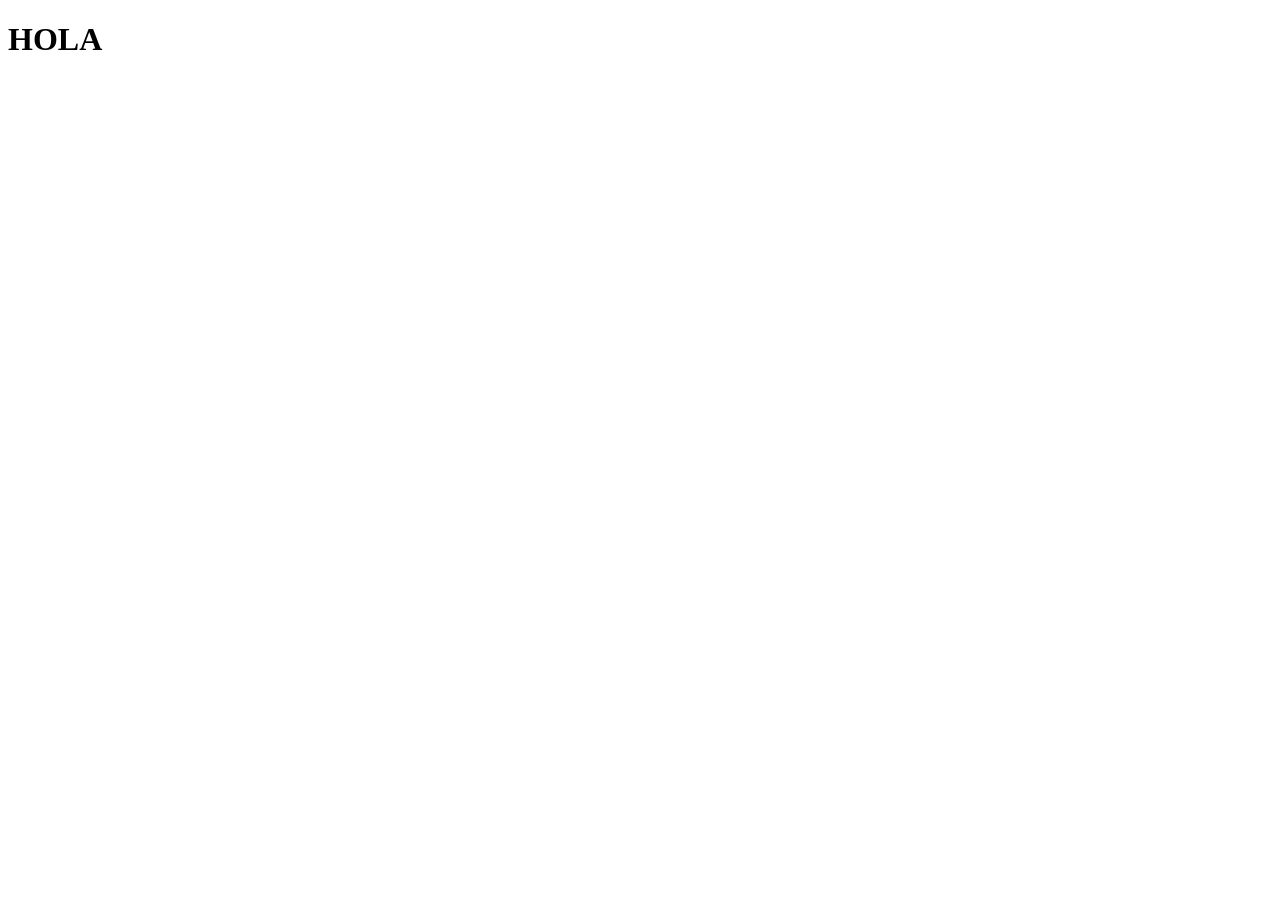
==== index.html @ 5842fae7 "second-commit" ====
<!DOCTYPE html>
<html lang="en">
<head>
    <meta charset="UTF-8">
    <meta name="viewport" content="width=device-width, initial-scale=1.0">
    <title>Document</title>
</head>
<body>
    <h1>HOLA</h1>
    
</body>
</html>
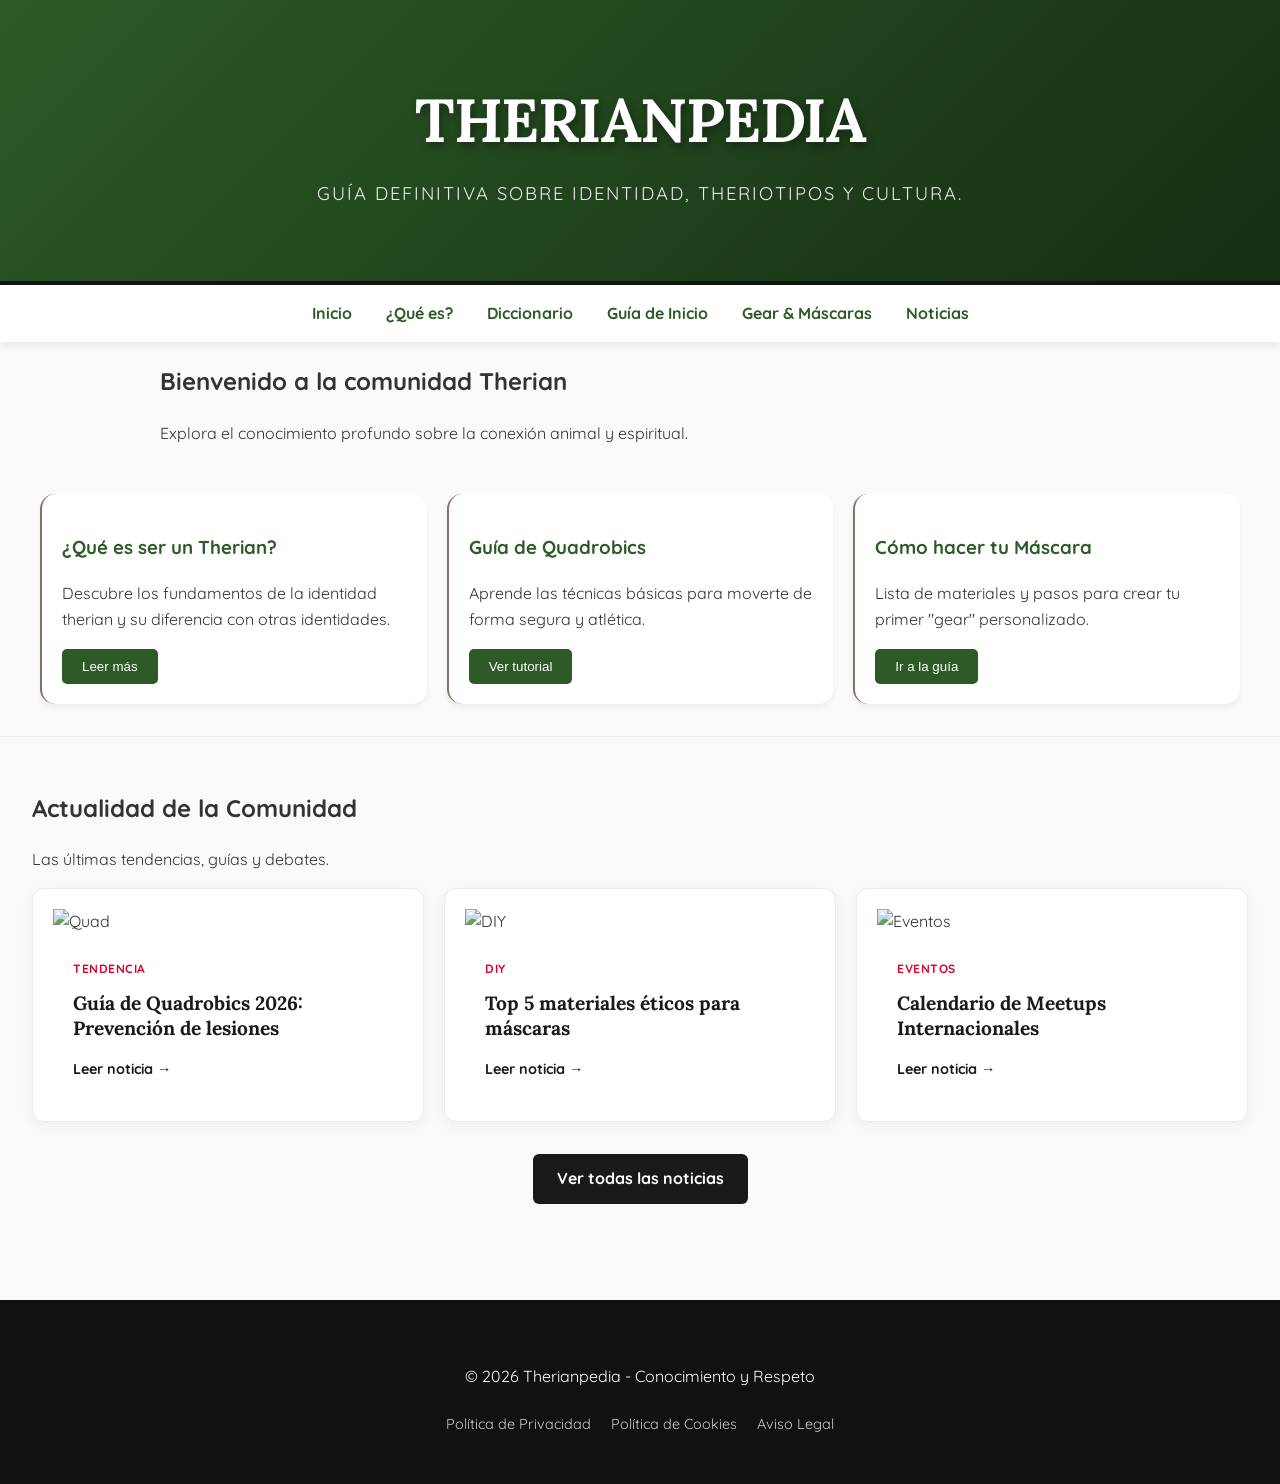
==== commit 4ee6d3c9: "hecho" ====
--- a/index.html
+++ b/index.html
@@ -1,12 +1,105 @@
 <!DOCTYPE html>
-<html lang="en">
+<html lang="es">
 <head>
+    <script async src="https://pagead2.googlesyndication.com/pagead/js/adsbygoogle.js?client=ca-pub-7533309416968239" crossorigin="anonymous"></script>
     <meta charset="UTF-8">
     <meta name="viewport" content="width=device-width, initial-scale=1.0">
-    <title>Document</title>
+    <title>Therianpedia | La Enciclopedia de la Identidad Therian</title>
+    <link rel="stylesheet" href="styles.css">
+    <link href="https://fonts.googleapis.com/css2?family=Quicksand:wght@400;700&family=Lora:ital@1&display=swap" rel="stylesheet">
 </head>
 <body>
-    <h1>HOLA</h1>
-    
+
+<header>
+    <h1>THERIANPEDIA</h1>
+    <p>Guía definitiva sobre identidad, theriotipos y cultura.</p>
+</header>
+
+<nav>
+    <a href="index.html">Inicio</a>
+    <a href="que-es.html">¿Qué es?</a>
+    <a href="diccionario.html">Diccionario</a>
+    <a href="guia.html">Guía de Inicio</a>
+    <a href="gear.html">Gear & Máscaras</a>
+    <a href="noticias.html">Noticias</a>
+</nav>
+
+<main>
+    <section id="hero">
+        <div class="card-destacada">
+            <h2>Bienvenido a la comunidad Therian</h2>
+            <p>Explora el conocimiento profundo sobre la conexión animal y espiritual.</p>
+        </div>
+    </section>
+
+    <div class="grid-articulos">
+        <article>
+            <h3>¿Qué es ser un Therian?</h3>
+            <p>Descubre los fundamentos de la identidad therian y su diferencia con otras identidades.</p>
+            <button class="b-index"><a href="que-es.html" class="a-index">Leer más</a></button>
+        </article>
+
+        <article>
+            <h3>Guía de Quadrobics</h3>
+            <p>Aprende las técnicas básicas para moverte de forma segura y atlética.</p>
+            <button class="b-index"><a href="guia.html" class="a-index">Ver tutorial</a> </button>
+        </article>
+
+        <article>
+            <h3>Cómo hacer tu Máscara</h3>
+            <p>Lista de materiales y pasos para crear tu primer "gear" personalizado.</p>
+            <button class="b-index"><a href="gear.html" class="a-index">Ir a la guía</a></button>
+        </article>
+    </div>
+    <section class="preview-noticias">
+            <div class="seccion-header">
+                <h2>Actualidad de la Comunidad</h2>
+                <p>Las últimas tendencias, guías y debates.</p>
+            </div>
+            <div class="mini-grid-noticias">
+                <article class="mini-card-noticia">
+                    <img src="https://images.unsplash.com/photo-1516280440614-37939bbacd81?auto=format&fit=crop&w=400" alt="Quad">
+                    <div class="mini-card-info">
+                        <span class="mini-tag">Tendencia</span>
+                        <h4>Guía de Quadrobics 2026: Prevención de lesiones</h4>
+                        <a href="noticias.html" class="link-leer">Leer noticia →</a>
+                    </div>
+                </article>
+                <article class="mini-card-noticia">
+                    <img src="https://images.unsplash.com/photo-1549490349-8643362247b5?auto=format&fit=crop&w=400" alt="DIY">
+                    <div class="mini-card-info">
+                        <span class="mini-tag">DIY</span>
+                        <h4>Top 5 materiales éticos para máscaras</h4>
+                        <a href="noticias.html" class="link-leer">Leer noticia →</a>
+                    </div>
+                </article>
+                <article class="mini-card-noticia">
+                    <img src="https://images.unsplash.com/photo-1464822759023-fed622ff2c3b?auto=format&fit=crop&w=400" alt="Eventos">
+                    <div class="mini-card-info">
+                        <span class="mini-tag">Eventos</span>
+                        <h4>Calendario de Meetups Internacionales</h4>
+                        <a href="noticias.html" class="link-leer">Leer noticia →</a>
+                    </div>
+                </article>
+            </div>
+            <div class="boton-centrado">
+                <a href="noticias.html" class="btn-primario">Ver todas las noticias</a>
+            </div>
+        </section>
+
+        
+</main>
+
+<footer class="footer-main">
+    <div class="footer-content">
+        <p>&copy; 2026 Therianpedia - Conocimiento y Respeto</p>
+        <div class="footer-links">
+            <a href="privacidad.html">Política de Privacidad</a>
+            <a href="cookies.html">Política de Cookies</a>
+            <a href="aviso-legal.html">Aviso Legal</a>
+        </div>
+    </div>
+</footer>
+
 </body>
 </html>
--- a/styles.css
+++ b/styles.css
@@ -0,0 +1,961 @@
+/* ==========================================================================
+   1. VARIABLES Y ESTILOS GLOBALES
+   ========================================================================== */
+:root {
+    --verde-bosque: #2d5a27;
+    --tierra: #8d6e63;
+    --fondo: #f9fbf9;
+    --texto: #333;
+}
+
+body {
+    font-family: 'Quicksand', sans-serif;
+    background-color: var(--fondo);
+    color: var(--texto);
+    margin: 0;
+    line-height: 1.6;
+}
+
+button {
+    background: var(--verde-bosque);
+    color: white;
+    border: none;
+    padding: 10px 20px;
+    border-radius: 5px;
+    cursor: pointer;
+}
+
+/* ==========================================================================
+   2. HEADER Y NAVEGACIÓN
+   ========================================================================== */
+header {
+    background: linear-gradient(135deg, var(--verde-bosque) 0%, #142e12 100%);
+    color: #ffffff;
+    text-align: center;
+    padding: 4.5rem 1rem;
+    box-shadow: 0 4px 25px rgba(0, 0, 0, 0.2);
+    border-bottom: 4px solid #141414;
+    position: relative;
+    overflow: hidden;
+}
+
+header::before {
+    content: "";
+    position: absolute;
+    top: 0;
+    left: 0;
+    width: 100%;
+    height: 100%;
+    background-image: url('https://www.transparenttextures.com/patterns/stardust.png');
+    opacity: 0.3;
+    pointer-events: none;
+}
+
+header h1 {
+    font-family: 'Lora', serif;
+    font-size: 3.8rem;
+    font-weight: 700;
+    margin: 0 0 10px 0;
+    letter-spacing: -1.5px;
+    text-shadow: 2px 4px 10px rgba(0, 0, 0, 0.4);
+    position: relative;
+    z-index: 1;
+}
+
+header p {
+    font-family: 'Quicksand', sans-serif;
+    font-size: 1.15rem;
+    margin: 0;
+    opacity: 0.9;
+    letter-spacing: 2px;
+    text-transform: uppercase;
+    position: relative;
+    z-index: 1;
+}
+
+nav {
+    background: #fff;
+    padding: 1rem;
+    text-align: center;
+    position: sticky;
+    top: 0;
+    box-shadow: 0 2px 10px rgba(0,0,0,0.1);
+    z-index: 100;
+}
+
+nav a {
+    margin: 0 15px;
+    text-decoration: none;
+    color: var(--verde-bosque);
+    font-weight: bold;
+    display: inline-block; /* Ayuda al responsive */
+}
+
+/* ==========================================================================
+   3. LAYOUT PRINCIPAL Y ANUNCIOS (ADSENSE)
+   ========================================================================== */
+.page-layout {
+    display: flex;
+    justify-content: center;
+    max-width: 1600px;
+    margin: 20px auto;
+    padding: 0 15px;
+    gap: 20px;
+}
+
+.content-center {
+    flex: 1;
+    max-width: 1040px;
+    background: #fff;
+    padding: 30px;
+    box-shadow: 0 2px 10px rgba(0,0,0,0.02);
+    border: 1px solid var(--color-border);
+}
+
+.ad-banner {
+    width: 160px;
+    display: none; /* Se activa en pantallas grandes vía Media Queries */
+}
+
+.ad-sticky {
+    background-color: #e5e5e5;
+    height: 600px;
+    border: 1px dashed #bbb;
+    position: sticky;
+    top: 80px;
+    display: flex;
+    align-items: center;
+    justify-content: center;
+    color: #888;
+    font-size: 0.8rem;
+    font-weight: bold;
+    letter-spacing: 1px;
+}
+
+/* ==========================================================================
+   4. ELEMENTOS REUTILIZABLES (Cards, Categorías, Botones extra)
+   ========================================================================== */
+.categoria {
+    text-transform: uppercase;
+    color: var(--tierra);
+    font-weight: bold;
+    font-size: 0.8rem;
+    letter-spacing: 2px;
+}
+
+.destacado {
+    background: #f0f4ef;
+    padding: 2rem;
+    border-radius: 10px;
+    font-style: italic;
+    font-size: 1.3rem;
+    text-align: center;
+    color: var(--verde-bosque);
+    margin: 2rem 0;
+}
+
+.btn-primario {
+    display: inline-block;
+    background: #1a1a1a;
+    color: #fff;
+    padding: 12px 24px;
+    border-radius: 6px;
+    font-weight: 700;
+    text-decoration: none;
+    transition: background 0.3s ease;
+}
+
+.btn-primario:hover {
+    background: #d90429;
+}
+
+.a-index {
+    text-decoration: none;
+    color: white;
+}
+
+.b-index {
+    transition: all 0.3s cubic-bezier(0.25, 0.8, 0.25, 1);
+}
+
+.b-index:hover {
+    background-color: #d90429;
+    color: #ffffff;
+    transform: translateY(-3px);
+    box-shadow: 0 8px 20px rgba(217, 4, 41, 0.3);
+}
+
+/* ==========================================================================
+   5. SECCIÓN INICIO (Hero, Artículos simples)
+   ========================================================================== */
+.card-destacada {
+    padding-left: 160px;
+}
+
+.grid-articulos {
+    display: grid;
+    grid-template-columns: repeat(auto-fit, minmax(300px, 1fr));
+    gap: 20px;
+    padding: 2rem;
+    max-width: 1200px;
+    margin: 0 auto;
+}
+
+article {
+    background: white;
+    padding: 20px;
+    border-radius: 15px;
+    border-left: 2px solid var(--tierra);
+    box-shadow: 0 4px 6px rgba(0,0,0,0.05);
+}
+
+article h3 {
+    color: var(--verde-bosque);
+}
+
+/* Artículo Principal (Lectura) */
+.articulo-principal {
+    padding: 4rem 1rem;
+    max-width: 800px;
+    margin: 0 auto;
+    background: #fff;
+    border-radius: 20px;
+    box-shadow: 0 10px 30px rgba(0,0,0,0.05);
+}
+
+.contenedor-texto {
+    padding: 2rem;
+}
+
+.articulo-principal h2 {
+    font-family: 'Lora', serif;
+    font-size: 2.5rem;
+    color: var(--verde-bosque);
+    margin-top: 0.5rem;
+}
+
+.introduccion {
+    font-size: 1.2rem;
+    color: #555;
+    line-height: 1.8;
+    border-left: 4px solid var(--verde-bosque);
+    padding-left: 1.5rem;
+    margin: 2rem 0;
+}
+
+.articulo-principal h3 {
+    font-size: 1.8rem;
+    color: var(--tierra);
+    margin-top: 2.5rem;
+}
+
+.articulo-principal ul {
+    list-style: none;
+    padding: 0;
+}
+
+.articulo-principal li {
+    background: #fff;
+    margin-bottom: 1rem;
+    padding: 1rem;
+    border-bottom: 1px solid #eee;
+}
+
+.articulo-principal li strong {
+    color: var(--verde-bosque);
+    display: block;
+    font-size: 1.1rem;
+}
+
+/* ==========================================================================
+   6. SECCIÓN DICCIONARIO
+   ========================================================================== */
+.seccion-diccionario {
+    padding: 4rem 1rem;
+    max-width: 1000px;
+    margin: 0 auto;
+}
+
+.contenedor-diccionario h2 {
+    font-family: 'Lora', serif;
+    font-size: 2.2rem;
+    color: var(--verde-bosque);
+}
+
+.grid-diccionario {
+    display: grid;
+    grid-template-columns: repeat(auto-fit, minmax(280px, 1fr));
+    gap: 25px;
+    margin-top: 3rem;
+}
+
+.termino {
+    background: #fff;
+    padding: 1.5rem;
+    border-radius: 12px;
+    box-shadow: 0 4px 15px rgba(0,0,0,0.05);
+    position: relative;
+    transition: transform 0.3s ease;
+    border-top: 3px solid var(--tierra);
+}
+
+.termino:hover {
+    transform: translateY(-5px);
+}
+
+.letra {
+    position: absolute;
+    top: -15px;
+    right: 15px;
+    background: var(--tierra);
+    color: white;
+    width: 30px;
+    height: 30px;
+    display: flex;
+    align-items: center;
+    justify-content: center;
+    border-radius: 50%;
+    font-weight: bold;
+    font-size: 0.8rem;
+}
+
+.termino h4 {
+    margin: 0 0 10px 0;
+    color: var(--verde-bosque);
+    font-size: 1.2rem;
+}
+
+.termino p {
+    margin: 0;
+    font-size: 0.95rem;
+    color: #666;
+    line-height: 1.5;
+}
+
+/* ==========================================================================
+   7. SECCIÓN GUÍA
+   ========================================================================== */
+.seccion-guia {
+    padding: 4rem 1rem;
+    background-color: #f0f4ef;
+    margin: 4rem 0;
+}
+
+.contenedor-guia {
+    max-width: 800px;
+    margin: 0 auto;
+}
+
+.contenedor-guia h2 {
+    font-family: 'Lora', serif;
+    font-size: 2.2rem;
+    color: var(--verde-bosque);
+}
+
+.pasos-container {
+    margin-top: 3rem;
+    display: flex;
+    flex-direction: column;
+    gap: 30px;
+}
+
+.paso {
+    display: flex;
+    align-items: flex-start;
+    gap: 20px;
+    background: white;
+    padding: 1.5rem;
+    border-radius: 15px;
+    box-shadow: 0 5px 15px rgba(0,0,0,0.05);
+}
+
+.paso-numero {
+    background: var(--verde-bosque);
+    color: white;
+    font-weight: bold;
+    font-size: 1.2rem;
+    min-width: 50px;
+    height: 50px;
+    display: flex;
+    align-items: center;
+    justify-content: center;
+    border-radius: 50%;
+}
+
+.paso-info h4 {
+    margin: 0 0 10px 0;
+    color: var(--tierra);
+    font-size: 1.3rem;
+}
+
+.paso-info p {
+    margin: 0;
+    color: #666;
+    line-height: 1.6;
+}
+
+/* ==========================================================================
+   8. SECCIÓN GEAR & MÁSCARAS
+   ========================================================================== */
+.seccion-gear {
+    padding: 4rem 1rem;
+    max-width: 1100px;
+    margin: 0 auto;
+}
+
+.contenedor-gear h2 {
+    font-family: 'Lora', serif;
+    font-size: 2.2rem;
+    color: var(--verde-bosque);
+}
+
+.grid-gear {
+    display: grid;
+    grid-template-columns: repeat(auto-fit, minmax(240px, 1fr));
+    gap: 20px;
+    margin-top: 3rem;
+}
+
+.gear-card {
+    background: #fff;
+    padding: 2rem;
+    border-radius: 20px;
+    text-align: center;
+    border: 2px solid #f0f4ef;
+    transition: all 0.3s ease;
+}
+
+.gear-card:hover {
+    border-color: var(--tierra);
+    box-shadow: 0 10px 20px rgba(0,0,0,0.05);
+}
+
+.gear-icon {
+    font-size: 3rem;
+    margin-bottom: 1.5rem;
+    display: block;
+}
+
+.gear-card h4 {
+    color: var(--verde-bosque);
+    font-size: 1.4rem;
+    margin-bottom: 1rem;
+}
+
+.gear-card p {
+    color: #777;
+    font-size: 0.95rem;
+    line-height: 1.6;
+}
+
+/* ==========================================================================
+   9. SECCIÓN NOTICIAS (PORTAL PREMIUM Y PREVIEWS)
+   ========================================================================== */
+.noticias-header {
+    display: flex;
+    align-items: center;
+    gap: 10px;
+    border-bottom: 4px solid #000;
+    padding-bottom: 10px;
+    margin-bottom: 25px;
+}
+
+.dot {
+    width: 12px;
+    height: 12px;
+    background-color: var(--color-accent);
+    border-radius: 50%;
+}
+
+.noticias-header h2 {
+    font-family: 'Quicksand', sans-serif;
+    font-weight: 700;
+    font-size: 1.2rem;
+    margin: 0;
+    letter-spacing: -0.5px;
+}
+
+.grid-noticias-premium {
+    display: grid;
+    grid-template-columns: repeat(4, 1fr);
+    gap: 25px;
+}
+
+.grid-noticias-premium article {
+    display: flex;
+    flex-direction: column;
+}
+
+.grid-noticias-premium img {
+    width: 100%;
+    object-fit: cover;
+    display: block;
+    margin-bottom: 12px;
+}
+
+.tag {
+    color: var(--color-accent);
+    font-weight: 700;
+    font-size: 0.8rem;
+    text-transform: uppercase;
+    display: block;
+    margin-bottom: 5px;
+}
+
+/* Tamaños de las noticias */
+.noti-principal {
+    grid-column: span 2;
+    grid-row: span 2;
+    border-right: 1px solid var(--color-border);
+    padding-right: 25px;
+}
+
+.noti-principal a { text-decoration: none; }
+.noti-principal img { height: 350px; }
+
+.noti-principal h3 {
+    font-family: 'Lora', serif;
+    font-size: 2.2rem;
+    line-height: 1.15;
+    margin: 5px 0 15px 0;
+}
+
+.noti-principal p {
+    font-size: 1.1rem;
+    color: #444;
+    line-height: 1.5;
+    margin: 0;
+}
+
+.noti-secundaria {
+    grid-column: span 1;
+    border-bottom: 1px solid var(--color-border);
+    padding-bottom: 20px;
+}
+
+.noti-secundaria a { text-decoration: none; }
+.noti-secundaria img { height: 140px; }
+
+.noti-secundaria h3 {
+    font-family: 'Lora', serif;
+    font-size: 1.15rem;
+    line-height: 1.25;
+    margin: 5px 0 0 0;
+}
+
+.noti-mini {
+    grid-column: span 1;
+    border-bottom: 1px solid var(--color-border);
+    padding-bottom: 20px;
+}
+
+.noti-mini a { text-decoration: none; }
+.noti-mini img { height: 140px; }
+
+.noti-mini h3 {
+    font-family: 'Lora', serif;
+    font-size: 1.05rem;
+    line-height: 1.3;
+    margin: 5px 0 0 0;
+}
+
+/* Hovers unificados Noticias */
+.noti-principal a:hover,
+.noti-secundaria a:hover,
+.noti-mini a:hover {
+    color: var(--color-accent);
+    text-decoration: underline;
+    text-decoration-color: var(--color-accent);
+    text-decoration-thickness: 1px;
+    text-underline-offset: 1px;
+}
+
+/* Previews Noticias en Portada */
+.preview-noticias {
+    margin-bottom: 4rem;
+    padding: 2rem;
+    border-top: 1px solid #eee;
+}
+
+.mini-grid-noticias {
+    display: grid;
+    grid-template-columns: repeat(auto-fit, minmax(300px, 1fr));
+    gap: 20px;
+    margin-bottom: 2rem;
+}
+
+.mini-card-noticia {
+    background: #fff;
+    border-radius: 12px;
+    overflow: hidden;
+    box-shadow: 0 4px 15px rgba(0,0,0,0.05);
+    transition: transform 0.3s ease;
+    border: 1px solid #eaeaea;
+}
+
+.mini-card-noticia:hover {
+    transform: translateY(-5px);
+    box-shadow: 0 10px 25px rgba(0,0,0,0.1);
+}
+
+.mini-card-noticia img {
+    width: 100%;
+    height: 180px;
+    object-fit: cover;
+}
+
+.mini-card-info {
+    padding: 20px;
+}
+
+.mini-tag {
+    color: #d90429;
+    font-size: 0.75rem;
+    font-weight: 800;
+    text-transform: uppercase;
+    letter-spacing: 0.5px;
+}
+
+.mini-card-info h4 {
+    font-family: 'Lora', serif;
+    font-size: 1.2rem;
+    margin: 10px 0 15px 0;
+    line-height: 1.3;
+    color: #1a1a1a;
+}
+
+.link-leer {
+    color: #1a1a1a;
+    font-weight: 700;
+    font-size: 0.9rem;
+    text-decoration: none;
+    transition: color 0.2s ease;
+}
+
+.link-leer:hover {
+    color: #d90429;
+}
+
+.boton-centrado {
+    text-align: center;
+    margin-top: 1rem;
+}
+
+/* ==========================================================================
+   10. NEWSLETTER
+   ========================================================================== */
+.newsletter-banner {
+    background: linear-gradient(rgba(0,0,0,0.8), rgba(0,0,0,0.8)), url('https://images.unsplash.com/photo-1441974231531-c6227db76b6e?auto=format&fit=crop&w=1200') center/cover;
+    padding: 4rem 2rem;
+    border-radius: 16px;
+    margin-bottom: 4rem;
+    text-align: center;
+    color: white;
+}
+
+.newsletter-content {
+    max-width: 600px;
+    margin: 0 auto;
+}
+
+.newsletter-content h2 {
+    font-family: 'Lora', serif;
+    font-size: 2.2rem;
+    margin: 0 0 15px 0;
+}
+
+.newsletter-content p {
+    font-size: 1.1rem;
+    opacity: 0.9;
+    margin-bottom: 25px;
+    line-height: 1.5;
+}
+
+.formulario-email {
+    display: flex;
+    gap: 10px;
+    justify-content: center;
+}
+
+.formulario-email input {
+    flex: 1;
+    max-width: 350px;
+    padding: 12px 20px;
+    border: none;
+    border-radius: 6px;
+    font-family: 'Quicksand', sans-serif;
+    font-size: 1rem;
+    outline: none;
+}
+
+.formulario-email button {
+    background: #d90429;
+    color: white;
+    border: none;
+    padding: 12px 25px;
+    border-radius: 6px;
+    font-weight: 700;
+    font-size: 1rem;
+    cursor: pointer;
+    font-family: 'Quicksand', sans-serif;
+    transition: background 0.3s ease;
+}
+
+.formulario-email button:hover {
+    background: #b0001f;
+}
+
+/* ==========================================================================
+   11. SECCIÓN TUTORIAL (Vídeo y Materiales)
+   ========================================================================== */
+.seccion-tutorial {
+    padding: 4rem 1rem;
+    background-color: #ffffff;
+    border-top: 1px solid var(--color-border);
+}
+
+.contenedor-tutorial {
+    max-width: 900px;
+    margin: 0 auto;
+}
+
+.contenedor-tutorial h2 {
+    font-family: 'Lora', serif;
+    font-size: 2.2rem;
+    color: var(--color-text);
+    margin: 0.5rem 0 1rem 0;
+}
+
+.contenedor-tutorial p {
+    color: #555;
+    font-size: 1.1rem;
+    line-height: 1.6;
+    margin-bottom: 2rem;
+}
+
+.video-responsive {
+    position: relative;
+    padding-bottom: 56.25%; 
+    height: 0;
+    overflow: hidden;
+    border-radius: 12px;
+    box-shadow: 0 10px 30px rgba(0,0,0,0.1);
+    margin-bottom: 3rem;
+}
+
+.video-responsive iframe {
+    position: absolute;
+    top: 0;
+    left: 0;
+    width: 100%;
+    height: 100%;
+    border: none;
+}
+
+.materiales-box {
+    background-color: var(--color-bg);
+    padding: 2.5rem;
+    border-radius: 12px;
+    border-left: 5px solid var(--color-accent);
+    box-shadow: 0 4px 15px rgba(0,0,0,0.03);
+}
+
+.materiales-box h3 {
+    font-family: 'Quicksand', sans-serif;
+    font-size: 1.4rem;
+    margin-top: 0;
+    margin-bottom: 1.5rem;
+    color: var(--color-text);
+}
+
+.lista-check {
+    list-style: none;
+    padding: 0;
+    margin: 0;
+}
+
+.lista-check li {
+    position: relative;
+    padding-left: 30px;
+    margin-bottom: 15px;
+    line-height: 1.5;
+    color: #444;
+}
+
+.lista-check li::before {
+    content: "✓";
+    position: absolute;
+    left: 0;
+    top: 0;
+    color: white;
+    background-color: var(--color-accent);
+    width: 20px;
+    height: 20px;
+    border-radius: 50%;
+    display: flex;
+    align-items: center;
+    justify-content: center;
+    font-size: 12px;
+    font-weight: bold;
+}
+
+/* ==========================================================================
+   12. PÁGINAS LEGALES (Privacidad, Cookies, Aviso)
+   ========================================================================== */
+.legal-content {
+    padding: 40px;
+}
+
+.legal-content h2 {
+    font-family: 'Lora', serif;
+    font-size: 2rem;
+    margin-bottom: 20px;
+    color: var(--color-text);
+}
+
+.legal-content h3 {
+    font-family: 'Quicksand', sans-serif;
+    font-size: 1.3rem;
+    margin-top: 30px;
+    margin-bottom: 15px;
+    color: var(--color-accent);
+}
+
+.legal-content p, .legal-content li {
+    font-size: 1.05rem;
+    line-height: 1.7;
+    color: #444;
+    margin-bottom: 15px; 
+}
+
+.legal-content ul {
+    margin-bottom: 20px;
+    padding-left: 20px;
+}
+
+/* ==========================================================================
+   13. FOOTER
+   ========================================================================== */
+footer, .footer-main {
+    background-color: #111; /* Unificado con tu código posterior */
+    color: #fff;
+    padding: 3rem 1rem;
+    text-align: center;
+    margin-top: 40px;
+}
+
+.footer-content {
+    max-width: 1200px;
+    margin: 0 auto;
+}
+
+.footer-links {
+    margin-top: 1.5rem;
+    display: flex;
+    justify-content: center;
+    flex-wrap: wrap;
+    gap: 20px;
+}
+
+.footer-links a {
+    color: #ccc;
+    text-decoration: none;
+    font-size: 0.9rem;
+    transition: color 0.3s ease;
+}
+
+.footer-links a:hover {
+    color: #fff;
+    text-decoration: underline;
+}
+
+/* ==========================================================================
+   14. MEDIA QUERIES (RESPONSIVE)
+   ========================================================================== */
+
+/* Pantallas Extra Grandes (Activar anuncios laterales) */
+@media (min-width: 1400px) {
+    .ad-banner { width: 300px; }
+}
+
+@media (min-width: 1100px) {
+    .ad-banner { display: block; }
+}
+
+/* Pantallas Medianas (Tablets y Laptops pequeñas) */
+@media (max-width: 1024px) {
+    .grid-noticias-premium {
+        grid-template-columns: repeat(2, 1fr);
+    }
+    .noti-principal {
+        border-right: none;
+        padding-right: 0;
+        border-bottom: 1px solid var(--color-border);
+        padding-bottom: 25px;
+    }
+}
+
+@media (max-width: 900px) {
+    .main-grid { grid-template-columns: 1fr; }
+    .news-secondary-row { grid-template-columns: 1fr; }
+}
+
+@media (max-width: 850px) {
+    .noticias-grid {
+        grid-template-columns: 1fr;
+    }
+}
+
+/* Pantallas Pequeñas y Móviles */
+@media (max-width: 768px) {
+    .card-destacada {
+        padding-left: 20px; /* Corrección crucial para móviles */
+        padding-right: 20px;
+    }
+}
+
+@media (max-width: 600px) {
+    nav a {
+        display: block;
+        margin: 5px 0;
+    }
+    
+    .grid-noticias-premium {
+        grid-template-columns: 1fr;
+    }
+    
+    .noti-principal {
+        grid-column: 1;
+        grid-row: auto;
+    }
+    
+    .noti-secundaria, .noti-mini {
+        grid-column: 1;
+    }
+    
+    .nav-links {
+        flex-wrap: wrap;
+        gap: 15px;
+    }
+    
+    .paso {
+        flex-direction: column;
+        align-items: center;
+        text-align: center;
+    }
+    
+    .formulario-email {
+        flex-direction: column;
+        align-items: center;
+    }
+    
+    .formulario-email input, .formulario-email button {
+        width: 100%;
+        max-width: 100%;
+    }
+
+    .footer-links {
+        flex-direction: column;
+        gap: 10px;
+    }
+}
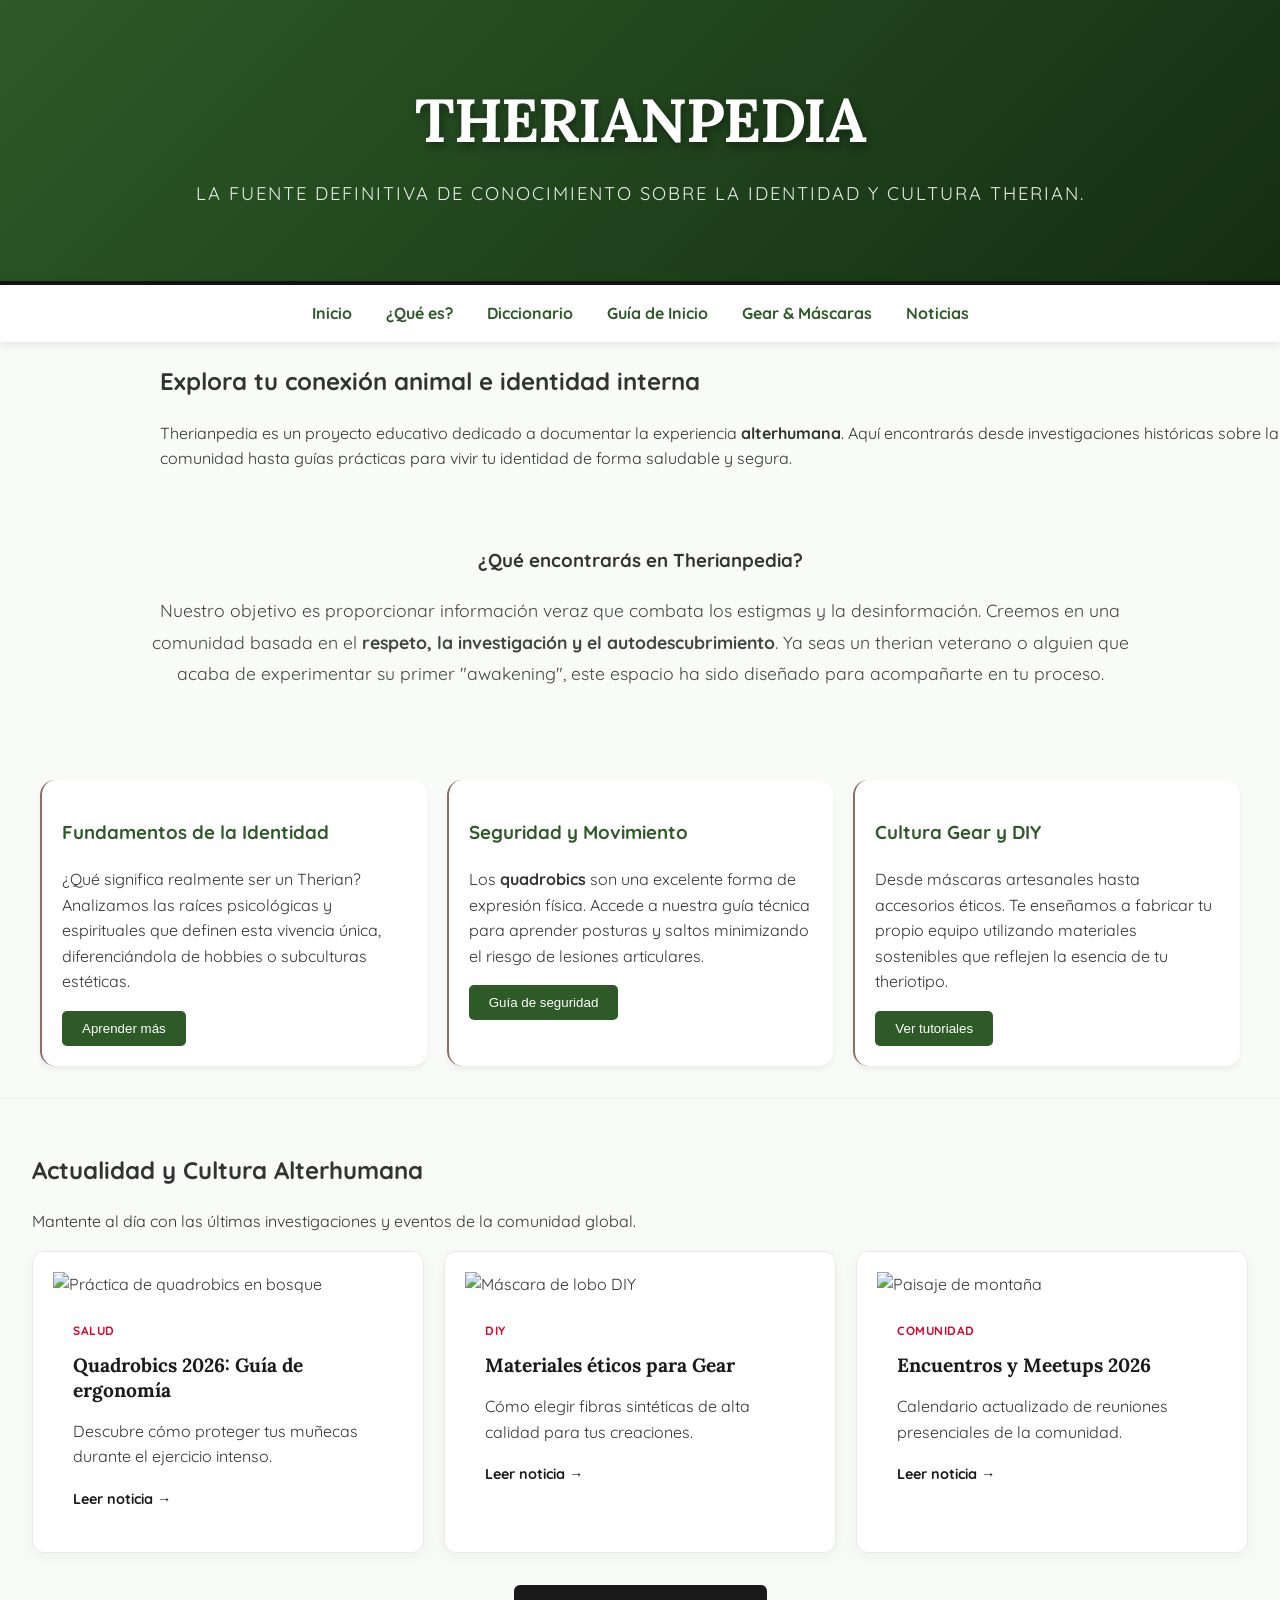
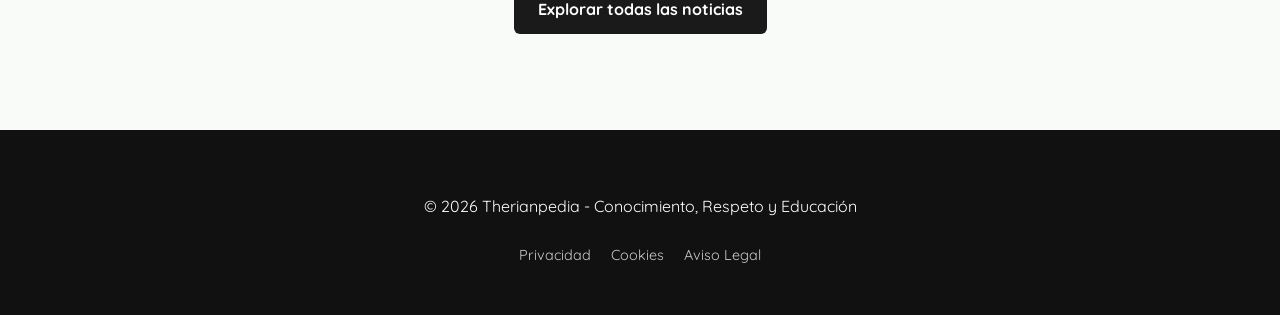
==== commit c0168947: "seo mejorado" ====
--- a/index.html
+++ b/index.html
@@ -1,105 +1,163 @@
 <!DOCTYPE html>
 <html lang="es">
 <head>
+    <script>(function(w,d,s,l,i){w[l]=w[l]||[];w[l].push({'gtm.start':
+    new Date().getTime(),event:'gtm.js'});var f=d.getElementsByTagName(s)[0],
+    j=d.createElement(s),dl=l!='dataLayer'?'&l='+l:'';j.async=true;j.src=
+    'https://www.googletagmanager.com/gtm.js?id='+i+dl;f.parentNode.insertBefore(j,f);
+    })(window,document,'script','dataLayer','GTM-MTFQ6HSW');</script>
     <script async src="https://pagead2.googlesyndication.com/pagead/js/adsbygoogle.js?client=ca-pub-7533309416968239" crossorigin="anonymous"></script>
-    <meta charset="UTF-8">
-    <meta name="viewport" content="width=device-width, initial-scale=1.0">
-    <title>Therianpedia | La Enciclopedia de la Identidad Therian</title>
-    <link rel="stylesheet" href="styles.css">
-    <link href="https://fonts.googleapis.com/css2?family=Quicksand:wght@400;700&family=Lora:ital@1&display=swap" rel="stylesheet">
+    
+    <meta charset="UTF-8" />
+    <meta name="viewport" content="width=device-width, initial-scale=1.0" />
+    
+    <title>Therianpedia | La Enciclopedia Global de la Identidad Therian</title>
+    <meta name="description" content="Bienvenido a Therianpedia, el recurso educativo líder sobre theriantropía. Explora guías de identificación, tutoriales de quadrobics, cultura gear y la historia de la comunidad alterhumana." />
+    <meta name="keywords" content="therian, theriantropía, qué es therian, quadrobics, gear therian, comunidad alterhumana, theriotipos, identidad animal" />
+    <link rel="canonical" href="https://therianpedia.com/" />
+    
+    <meta property="og:title" content="Therianpedia | Enciclopedia de la Identidad Therian" />
+    <meta property="og:description" content="Explora el conocimiento profundo sobre la conexión animal y espiritual en la mayor enciclopedia therian en español." />
+    <meta property="og:url" content="https://therianpedia.com/" />
+    <meta property="og:type" content="website" />
+
+    <link rel="stylesheet" href="styles.css" />
+    <link href="https://fonts.googleapis.com/css2?family=Quicksand:wght@400;700&family=Lora:ital,wght@0,400;0,700;1,400&display=swap" rel="stylesheet" />
+
+    <script type="application/ld+json">
+    {
+      "@context": "https://schema.org",
+      "@type": "WebSite",
+      "name": "Therianpedia",
+      "url": "https://therianpedia.com/",
+      "description": "Enciclopedia educativa sobre la identidad Therian y la cultura alterhumana.",
+      "potentialAction": {
+        "@type": "SearchAction",
+        "target": "https://therianpedia.com/search?q={search_term_string}",
+        "query-input": "required name=search_term_string"
+      }
+    }
+    </script>
 </head>
 <body>
+    <noscript><iframe src="https://www.googletagmanager.com/ns.html?id=GTM-MTFQ6HSW"
+    height="0" width="0" style="display:none;visibility:hidden"></iframe></noscript>
+    <header>
+        <h1>THERIANPEDIA</h1>
+        <p>La fuente definitiva de conocimiento sobre la identidad y cultura Therian.</p>
+    </header>
 
-<header>
-    <h1>THERIANPEDIA</h1>
-    <p>Guía definitiva sobre identidad, theriotipos y cultura.</p>
-</header>
+    <nav>
+        <a href="index.html">Inicio</a>
+        <a href="que-es.html">¿Qué es?</a>
+        <a href="diccionario.html">Diccionario</a>
+        <a href="guia.html">Guía de Inicio</a>
+        <a href="gear.html">Gear & Máscaras</a>
+        <a href="noticias.html">Noticias</a>
+    </nav>
 
-<nav>
-    <a href="index.html">Inicio</a>
-    <a href="que-es.html">¿Qué es?</a>
-    <a href="diccionario.html">Diccionario</a>
-    <a href="guia.html">Guía de Inicio</a>
-    <a href="gear.html">Gear & Máscaras</a>
-    <a href="noticias.html">Noticias</a>
-</nav>
+    <main>
+        <section id="hero">
+            <div class="card-destacada">
+                <h2>Explora tu conexión animal e identidad interna</h2>
+                <p>
+                    Therianpedia es un proyecto educativo dedicado a documentar la experiencia <strong>alterhumana</strong>. Aquí encontrarás desde investigaciones históricas sobre la comunidad hasta guías prácticas para vivir tu identidad de forma saludable y segura.
+                </p>
+            </div>
+        </section>
 
-<main>
-    <section id="hero">
-        <div class="card-destacada">
-            <h2>Bienvenido a la comunidad Therian</h2>
-            <p>Explora el conocimiento profundo sobre la conexión animal y espiritual.</p>
+        <section class="mision-sitio" style="padding: 40px 20px; max-width: 1000px; margin: 0 auto; text-align: center;">
+            <h3>¿Qué encontrarás en Therianpedia?</h3>
+            <p style="font-size: 1.1rem; color: #444; line-height: 1.8;">
+                Nuestro objetivo es proporcionar información veraz que combata los estigmas y la desinformación. Creemos en una comunidad basada en el <strong>respeto, la investigación y el autodescubrimiento</strong>. Ya seas un therian veterano o alguien que acaba de experimentar su primer "awakening", este espacio ha sido diseñado para acompañarte en tu proceso.
+            </p>
+        </section>
+
+        <div class="grid-articulos">
+            <article>
+                <h3>Fundamentos de la Identidad</h3>
+                <p>
+                    ¿Qué significa realmente ser un Therian? Analizamos las raíces psicológicas y espirituales que definen esta vivencia única, diferenciándola de hobbies o subculturas estéticas.
+                </p>
+                <button class="b-index">
+                    <a href="que-es.html" class="a-index">Aprender más</a>
+                </button>
+            </article>
+
+            <article>
+                <h3>Seguridad y Movimiento</h3>
+                <p>
+                    Los <strong>quadrobics</strong> son una excelente forma de expresión física. Accede a nuestra guía técnica para aprender posturas y saltos minimizando el riesgo de lesiones articulares.
+                </p>
+                <button class="b-index">
+                    <a href="guia.html" class="a-index">Guía de seguridad</a>
+                </button>
+            </article>
+
+            <article>
+                <h3>Cultura Gear y DIY</h3>
+                <p>
+                    Desde máscaras artesanales hasta accesorios éticos. Te enseñamos a fabricar tu propio equipo utilizando materiales sostenibles que reflejen la esencia de tu theriotipo.
+                </p>
+                <button class="b-index">
+                    <a href="gear.html" class="a-index">Ver tutoriales</a>
+                </button>
+            </article>
         </div>
-    </section>
 
-    <div class="grid-articulos">
-        <article>
-            <h3>¿Qué es ser un Therian?</h3>
-            <p>Descubre los fundamentos de la identidad therian y su diferencia con otras identidades.</p>
-            <button class="b-index"><a href="que-es.html" class="a-index">Leer más</a></button>
-        </article>
-
-        <article>
-            <h3>Guía de Quadrobics</h3>
-            <p>Aprende las técnicas básicas para moverte de forma segura y atlética.</p>
-            <button class="b-index"><a href="guia.html" class="a-index">Ver tutorial</a> </button>
-        </article>
-
-        <article>
-            <h3>Cómo hacer tu Máscara</h3>
-            <p>Lista de materiales y pasos para crear tu primer "gear" personalizado.</p>
-            <button class="b-index"><a href="gear.html" class="a-index">Ir a la guía</a></button>
-        </article>
-    </div>
-    <section class="preview-noticias">
+        <section class="preview-noticias">
             <div class="seccion-header">
-                <h2>Actualidad de la Comunidad</h2>
-                <p>Las últimas tendencias, guías y debates.</p>
+                <h2>Actualidad y Cultura Alterhumana</h2>
+                <p>Mantente al día con las últimas investigaciones y eventos de la comunidad global.</p>
             </div>
+            
             <div class="mini-grid-noticias">
                 <article class="mini-card-noticia">
-                    <img src="https://images.unsplash.com/photo-1516280440614-37939bbacd81?auto=format&fit=crop&w=400" alt="Quad">
+                    <img src="https://images.unsplash.com/photo-1516280440614-37939bbacd81?auto=format&fit=crop&w=400" alt="Práctica de quadrobics en bosque" />
                     <div class="mini-card-info">
-                        <span class="mini-tag">Tendencia</span>
-                        <h4>Guía de Quadrobics 2026: Prevención de lesiones</h4>
+                        <span class="mini-tag">Salud</span>
+                        <h4>Quadrobics 2026: Guía de ergonomía</h4>
+                        <p>Descubre cómo proteger tus muñecas durante el ejercicio intenso.</p>
                         <a href="noticias.html" class="link-leer">Leer noticia →</a>
                     </div>
                 </article>
+                
                 <article class="mini-card-noticia">
-                    <img src="https://images.unsplash.com/photo-1549490349-8643362247b5?auto=format&fit=crop&w=400" alt="DIY">
+                    <img src="https://images.unsplash.com/photo-1549490349-8643362247b5?auto=format&fit=crop&w=400" alt="Máscara de lobo DIY" />
                     <div class="mini-card-info">
                         <span class="mini-tag">DIY</span>
-                        <h4>Top 5 materiales éticos para máscaras</h4>
+                        <h4>Materiales éticos para Gear</h4>
+                        <p>Cómo elegir fibras sintéticas de alta calidad para tus creaciones.</p>
                         <a href="noticias.html" class="link-leer">Leer noticia →</a>
                     </div>
                 </article>
+
                 <article class="mini-card-noticia">
-                    <img src="https://images.unsplash.com/photo-1464822759023-fed622ff2c3b?auto=format&fit=crop&w=400" alt="Eventos">
+                    <img src="https://images.unsplash.com/photo-1464822759023-fed622ff2c3b?auto=format&fit=crop&w=400" alt="Paisaje de montaña" />
                     <div class="mini-card-info">
-                        <span class="mini-tag">Eventos</span>
-                        <h4>Calendario de Meetups Internacionales</h4>
+                        <span class="mini-tag">Comunidad</span>
+                        <h4>Encuentros y Meetups 2026</h4>
+                        <p>Calendario actualizado de reuniones presenciales de la comunidad.</p>
                         <a href="noticias.html" class="link-leer">Leer noticia →</a>
                     </div>
                 </article>
             </div>
+            
             <div class="boton-centrado">
-                <a href="noticias.html" class="btn-primario">Ver todas las noticias</a>
+                <a href="noticias.html" class="btn-primario">Explorar todas las noticias</a>
             </div>
         </section>
+    </main>
 
-        
-</main>
-
-<footer class="footer-main">
-    <div class="footer-content">
-        <p>&copy; 2026 Therianpedia - Conocimiento y Respeto</p>
-        <div class="footer-links">
-            <a href="privacidad.html">Política de Privacidad</a>
-            <a href="cookies.html">Política de Cookies</a>
-            <a href="aviso-legal.html">Aviso Legal</a>
+    <footer class="footer-main">
+        <div class="footer-content">
+            <p>&copy; 2026 Therianpedia - Conocimiento, Respeto y Educación</p>
+            <div class="footer-links">
+                <a href="privacidad.html">Privacidad</a>
+                <a href="cookies.html">Cookies</a>
+                <a href="aviso-legal.html">Aviso Legal</a>
+            </div>
         </div>
-    </div>
-</footer>
-
+    </footer>
 </body>
 </html>
